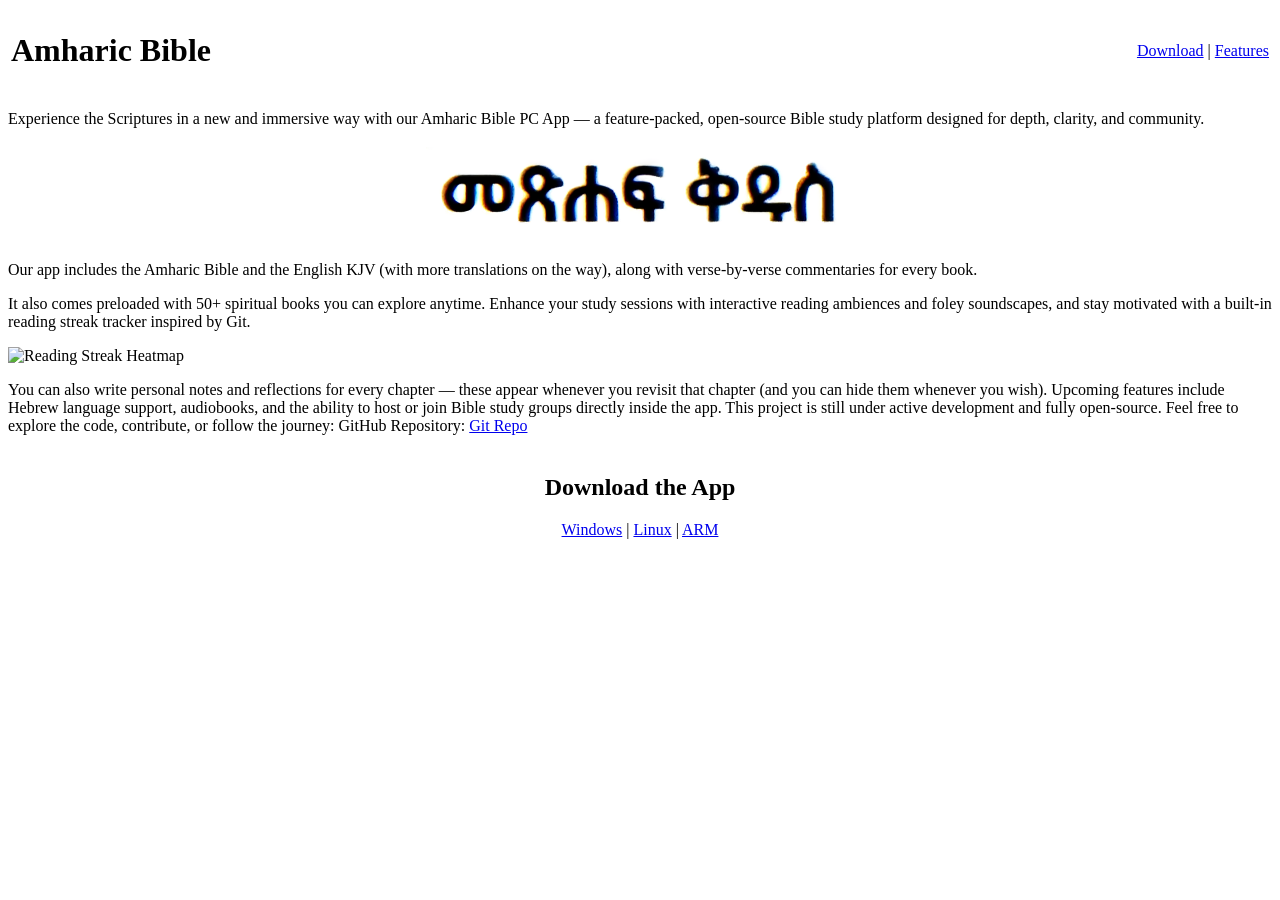
==== index.html @ 36aadee7 "initial commit" ====
<!DOCTYPE html>
<html lang="en">
<head>
    <meta charset="UTF-8">
    <meta name="viewport" content="width=device-width, initial-scale=1.0">
    <title>Document</title>
</head>
<body>
    <header>
        <table width = "100%">
            <tr>
                <td align="left">
                    <h1>Amharic Bible</h1>
                </td>
                <td align="right">
                    <nav>
                        <a href="download.html">Download</a> |
                        <a href="features.html">Features</a> 
                        
                    </nav>
                </td>
            </tr>
        </table> 
    </header>

    <section>
        <div class = "landingSection">
            <p>Experience the Scriptures in a new and immersive way with our Amharic Bible PC App — a feature-packed, open-source Bible study platform designed for depth, clarity, and community.
        </p>
        
        <table width="100%">
            <tr>
                <td align="center">
                <img src="./assets/title.png" alt="App Title Name">
                </td>
            </tr>
        </table>

        
        
            <p>
            Our app includes the Amharic Bible and the English KJV (with more translations on the way), along with verse-by-verse commentaries for every book.
            </p>
            <p> It also comes preloaded with 50+ spiritual books you can explore anytime.

            Enhance your study sessions with interactive reading ambiences and foley soundscapes, and stay motivated with a built-in reading streak tracker inspired by Git.
            </p>
            
            <img src ="assets/heatMap.png" alt="Reading Streak Heatmap">
            <p>
            You can also write personal notes and reflections for every chapter — these appear whenever you revisit that chapter (and you can hide them whenever you wish).

            Upcoming features include Hebrew language support, audiobooks, and the ability to host or join Bible study groups directly inside the app.
           
            </hr>
            
            This project is still under active development and fully open-source.
            Feel free to explore the code, contribute, or follow the journey:

            GitHub Repository:
            <a href= "https://github.com/Bonsa-Dereje/Amharic-Bible-PC">Git Repo</a>
            </p>
        </div>
    </section>

    <section>
        <div class="download section">

            <table width="100%">
                <tr>
                    <td align="center">
                    <h2>Download the App</h2>
                        <a href="download.html">Windows</a> |
                        <a href="download.html">Linux</a> |
                        <a href="download.html">ARM</a>                    
                    </td>
                </tr>
            </table>

          
        </div>
    </section>

</body>
</html>
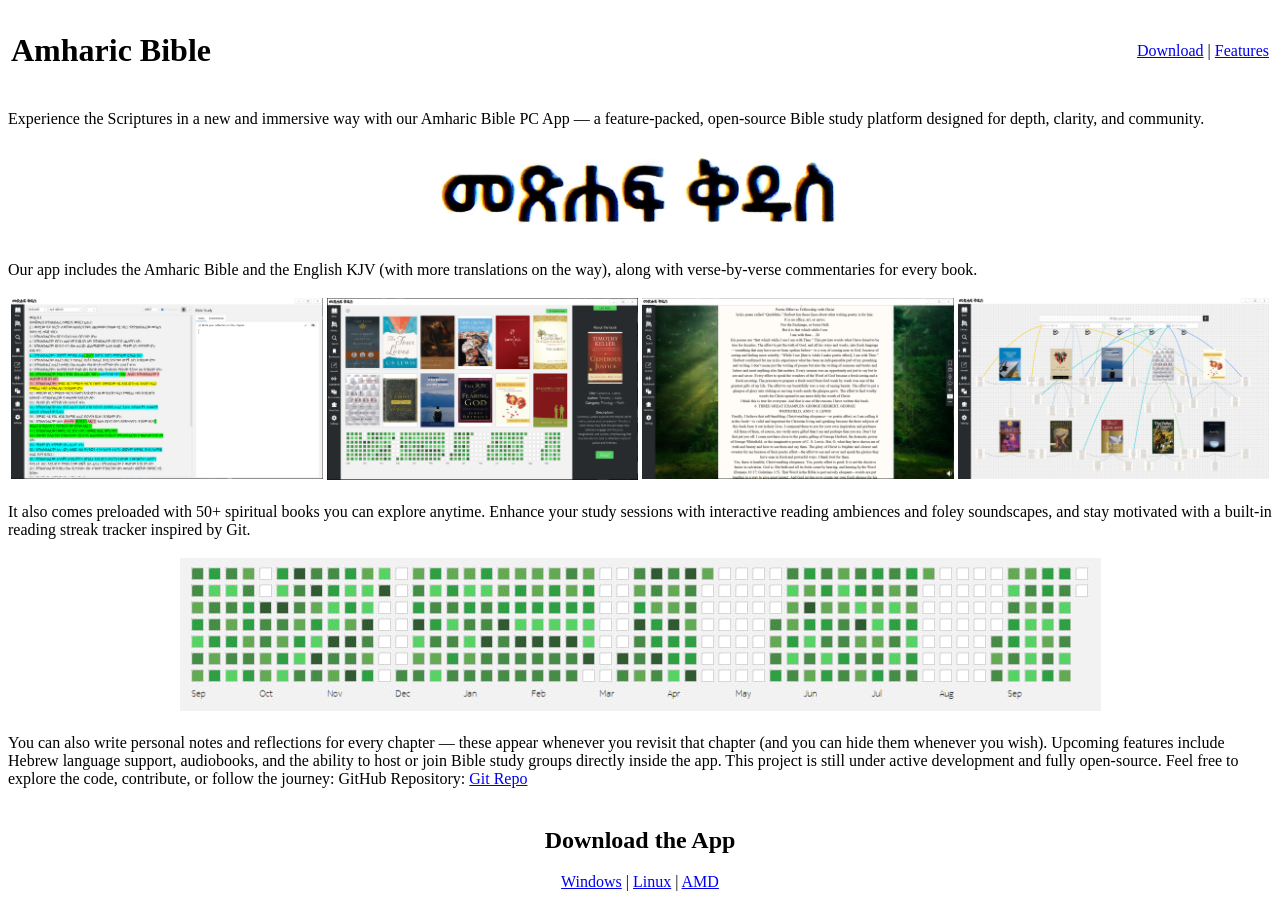
==== commit 7a72cbb6: "home page done" ====
--- a/index.html
+++ b/index.html
@@ -29,11 +29,11 @@
         </p>
         
         <table width="100%">
-            <tr>
-                <td align="center">
-                <img src="./assets/title.png" alt="App Title Name">
-                </td>
-            </tr>
+        <tr>
+            <td align="center">
+            <img src="./assets/title.png" alt="App Title Name">
+            </td>
+        </tr>
         </table>
 
         
@@ -41,12 +41,26 @@
             <p>
             Our app includes the Amharic Bible and the English KJV (with more translations on the way), along with verse-by-verse commentaries for every book.
             </p>
+            <table width="100%">
+    
+            <tr>
+                <td><img src="assets/appLanding.jpg" alt="Screenshot 1" width="100%"></td>
+                <td><img src="assets/libraryTab.jpg" alt="Screenshot 2" width="100%"></td>
+                <td><img src="assets/scs4.jpg" alt="Screenshot 3" width="100%"></td>
+                <td><img src="assets/nodes.jpg" alt="Screenshot 4" width="100%"></td>
+            </tr>
+            </table>            
             <p> It also comes preloaded with 50+ spiritual books you can explore anytime.
 
             Enhance your study sessions with interactive reading ambiences and foley soundscapes, and stay motivated with a built-in reading streak tracker inspired by Git.
-            </p>
-            
-            <img src ="assets/heatMap.png" alt="Reading Streak Heatmap">
+            <table width="100%">
+                <tr>
+                    <td align="center">
+                    <img src="assets/heatMap.png" alt="Reading Streak Heatmap">
+                    </td>
+                </tr>
+            </table>
+
             <p>
             You can also write personal notes and reflections for every chapter — these appear whenever you revisit that chapter (and you can hide them whenever you wish).
 
@@ -72,7 +86,7 @@
                     <h2>Download the App</h2>
                         <a href="download.html">Windows</a> |
                         <a href="download.html">Linux</a> |
-                        <a href="download.html">ARM</a>                    
+                        <a href="download.html">AMD</a>                    
                     </td>
                 </tr>
             </table>
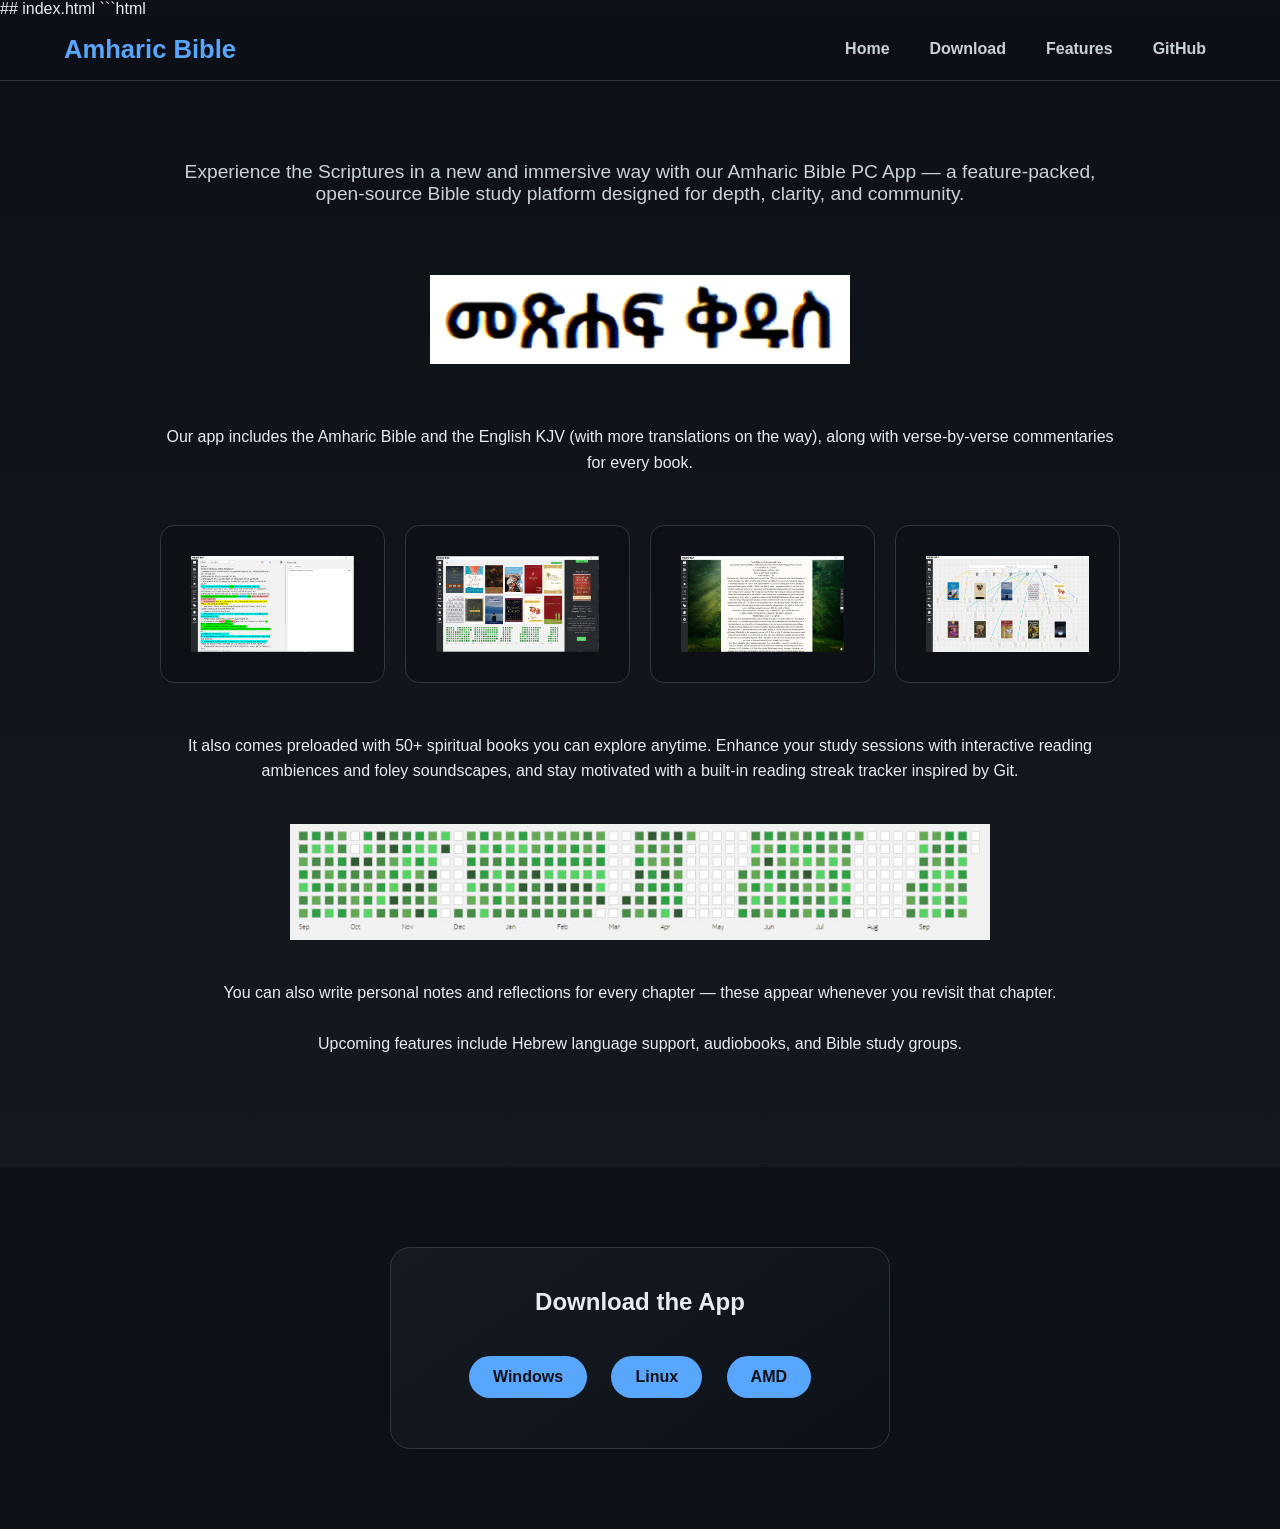
==== commit ee2fb680: "index styling" ====
--- a/index.html
+++ b/index.html
@@ -1,99 +1,77 @@
+## index.html
+
+```html
 <!DOCTYPE html>
 <html lang="en">
 <head>
     <meta charset="UTF-8">
     <meta name="viewport" content="width=device-width, initial-scale=1.0">
-    <title>Document</title>
+    <title>Amharic Bible Download Site</title>
+    <link rel="stylesheet" href="styles.css">
 </head>
 <body>
-    <header>
-        <table width = "100%">
-            <tr>
-                <td align="left">
-                    <h1>Amharic Bible</h1>
-                </td>
-                <td align="right">
-                    <nav>
-                        <a href="download.html">Download</a> |
-                        <a href="features.html">Features</a> 
-                        
-                    </nav>
-                </td>
-            </tr>
-        </table> 
-    </header>
 
-    <section>
-        <div class = "landingSection">
-            <p>Experience the Scriptures in a new and immersive way with our Amharic Bible PC App — a feature-packed, open-source Bible study platform designed for depth, clarity, and community.
+<!-- NAVBAR -->
+<header class="navbar">
+    <div class="nav-container">
+        <h1 class="logo">Amharic Bible</h1>
+        <nav class="nav-links">
+            <a href="index.html">Home</a>
+            <a href="download.html">Download</a>
+            <a href="features.html">Features</a>
+            <a href="https://github.com/Bonsa-Dereje/Amharic-Bible-PC" target="_blank">GitHub</a>
+        </nav>
+    </div>
+</header>
+
+<!-- LANDING -->
+<section class="landing">
+    <div class="landingSection">
+
+        <p class="intro-text">
+            Experience the Scriptures in a new and immersive way with our Amharic Bible PC App — a feature-packed, open-source Bible study platform designed for depth, clarity, and community.
         </p>
-        
-        <table width="100%">
-        <tr>
-            <td align="center">
-            <img src="./assets/title.png" alt="App Title Name">
-            </td>
-        </tr>
-        </table>
 
-        
-        
-            <p>
+        <img src="./assets/title.png" alt="App Title Name" class="title-image">
+
+        <p class="description">
             Our app includes the Amharic Bible and the English KJV (with more translations on the way), along with verse-by-verse commentaries for every book.
-            </p>
-            <table width="100%">
-    
-            <tr>
-                <td><img src="assets/appLanding.jpg" alt="Screenshot 1" width="100%"></td>
-                <td><img src="assets/libraryTab.jpg" alt="Screenshot 2" width="100%"></td>
-                <td><img src="assets/scs4.jpg" alt="Screenshot 3" width="100%"></td>
-                <td><img src="assets/nodes.jpg" alt="Screenshot 4" width="100%"></td>
-            </tr>
-            </table>            
-            <p> It also comes preloaded with 50+ spiritual books you can explore anytime.
+        </p>
 
-            Enhance your study sessions with interactive reading ambiences and foley soundscapes, and stay motivated with a built-in reading streak tracker inspired by Git.
-            <table width="100%">
-                <tr>
-                    <td align="center">
-                    <img src="assets/heatMap.png" alt="Reading Streak Heatmap">
-                    </td>
-                </tr>
-            </table>
+        <!-- SCREENSHOT TILES -->
+        <div class="tile-grid">
+            <div class="tile"><img src="assets/appLanding.jpg" alt="Screenshot 1"></div>
+            <div class="tile"><img src="assets/libraryTab.jpg" alt="Screenshot 2"></div>
+            <div class="tile"><img src="assets/scs4.jpg" alt="Screenshot 3"></div>
+            <div class="tile"><img src="assets/nodes.jpg" alt="Screenshot 4"></div>
+        </div>
 
-            <p>
-            You can also write personal notes and reflections for every chapter — these appear whenever you revisit that chapter (and you can hide them whenever you wish).
+        <p class="description">
+            It also comes preloaded with 50+ spiritual books you can explore anytime. Enhance your study sessions with interactive reading ambiences and foley soundscapes, and stay motivated with a built-in reading streak tracker inspired by Git.
+        </p>
 
-            Upcoming features include Hebrew language support, audiobooks, and the ability to host or join Bible study groups directly inside the app.
-           
-            </hr>
-            
-            This project is still under active development and fully open-source.
-            Feel free to explore the code, contribute, or follow the journey:
+        <img src="assets/heatMap.png" alt="Reading Streak Heatmap" class="heatmap">
 
-            GitHub Repository:
-            <a href= "https://github.com/Bonsa-Dereje/Amharic-Bible-PC">Git Repo</a>
-            </p>
+        <p class="description">
+            You can also write personal notes and reflections for every chapter — these appear whenever you revisit that chapter.
+            <br><br>
+            Upcoming features include Hebrew language support, audiobooks, and Bible study groups.
+        </p>
+
+    </div>
+</section>
+
+<!-- DOWNLOAD -->
+<section class="download-section">
+    <div class="download-card">
+        <h2>Download the App</h2>
+        <div class="download-links">
+            <a href="download.html">Windows</a>
+            <a href="download.html">Linux</a>
+            <a href="download.html">AMD</a>
         </div>
-    </section>
-
-    <section>
-        <div class="download section">
-
-            <table width="100%">
-                <tr>
-                    <td align="center">
-                    <h2>Download the App</h2>
-                        <a href="download.html">Windows</a> |
-                        <a href="download.html">Linux</a> |
-                        <a href="download.html">AMD</a>                    
-                    </td>
-                </tr>
-            </table>
-
-          
-        </div>
-    </section>
+    </div>
+</section>
 
 </body>
-</html>+</html>
--- a/styles.css
+++ b/styles.css
@@ -0,0 +1,233 @@
+* {
+    margin: 0;
+    padding: 0;
+    box-sizing: border-box;
+    font-family: "Segoe UI", Arial, Helvetica, sans-serif;
+}
+
+body {
+    background: linear-gradient(180deg, #0d1117, #161b22);
+    color: #e6edf3;
+}
+
+
+.navbar {
+    position: sticky;
+    top: 0;
+    z-index: 1000;
+    background: rgba(13, 17, 23, 0.9);
+    backdrop-filter: blur(10px);
+    border-bottom: 1px solid #30363d;
+}
+
+.nav-container {
+    max-width: 1200px;
+    margin: auto;
+    padding: 16px 24px;
+    display: flex;
+    justify-content: space-between;
+    align-items: center;
+}
+
+.logo {
+    font-size: 1.6rem;
+    color: #58a6ff;
+}
+
+.nav-links,
+.nav-right {
+    display: flex;
+    gap: 20px;
+}
+
+.nav-links a,
+.nav-link {
+    text-decoration: none;
+    color: #c9d1d9;
+    font-weight: 600;
+    position: relative;
+    padding: 6px 10px;
+    border-radius: 6px;
+    transition: background 0.3s;
+}
+
+/* underline hover (modern) */
+.nav-links a::after {
+    content: "";
+    position: absolute;
+    width: 0;
+    height: 2px;
+    left: 0;
+    bottom: -6px;
+    background: #58a6ff;
+    transition: width 0.3s ease;
+}
+
+.nav-links a:hover::after {
+    width: 100%;
+}
+
+/* fallback hover (button style) */
+.nav-link:hover {
+    background: rgba(255, 255, 255, 0.1);
+}
+
+.container,
+.landingSection {
+    max-width: 1000px;
+    margin: auto;
+    padding: 0 20px;
+    text-align: center;
+}
+
+.landing {
+    padding: 80px 20px;
+}
+
+.intro-text {
+    font-size: 1.2rem;
+    margin-bottom: 40px;
+    color: #c9d1d9;
+}
+
+.description {
+    margin: 30px 0;
+    line-height: 1.6;
+}
+
+.title-image {
+    max-width: 420px;
+    width: 100%;
+    margin: 30px auto;
+}
+
+.heatmap {
+    max-width: 700px;
+    width: 100%;
+    margin: 40px auto;
+    display: block;
+}
+
+.download-image {
+    width: 140px;
+    margin-top: 20px;
+}
+
+.tile {
+    border-radius: 14px;
+    overflow: hidden;
+    background: #0d1117;
+    border: 1px solid #30363d;
+    padding: 30px;
+    transition: transform 0.3s ease, box-shadow 0.3s ease;
+}
+
+.tile img {
+    width: 100%;
+    height: 100%;
+    display: block;
+}
+
+.tile:hover {
+    transform: translateY(-8px) scale(1.02);
+    box-shadow: 0 20px 40px rgba(88, 166, 255, 0.25);
+}
+
+/* TILE GRIDS */
+.tile-grid,
+.tiles-row {
+    display: grid;
+    grid-template-columns: repeat(auto-fit, minmax(220px, 1fr));
+    gap: 20px;
+    margin: 50px 0;
+}
+
+/* FEATURE TILE */
+.feature-tile h3 {
+    margin-bottom: 10px;
+}
+
+.download-section {
+    padding: 80px 20px;
+    background: #0d1117;
+}
+
+.download-card,
+.download-tile {
+    max-width: 500px;
+    margin: auto;
+    padding: 40px;
+    background: linear-gradient(145deg, #161b22, #0d1117);
+    border-radius: 20px;
+    border: 1px solid #30363d;
+    text-align: center;
+}
+
+.download-card h2,
+.download-tile h2 {
+    margin-bottom: 30px;
+}
+
+/* DOWNLOAD LINKS */
+.download-links a {
+    display: inline-block;
+    margin: 10px;
+    padding: 12px 24px;
+    border-radius: 30px;
+    text-decoration: none;
+    color: #0d1117;
+    background: #58a6ff;
+    font-weight: 600;
+    transition: transform 0.2s ease, box-shadow 0.2s ease;
+}
+
+.download-links a:hover {
+    transform: translateY(-3px);
+    box-shadow: 0 10px 25px rgba(88, 166, 255, 0.4);
+}
+
+.download-form {
+    display: flex;
+    flex-direction: column;
+    gap: 12px;
+    max-width: 400px;
+    margin: 0 auto 20px;
+}
+
+.download-form label {
+    font-weight: bold;
+    text-align: left;
+}
+
+.download-form input[type="email"] {
+    padding: 10px;
+    border-radius: 6px;
+    border: 1px solid #30363d;
+    background: #0d1117;
+    color: #e6edf3;
+}
+
+
+.radio-group {
+    display: flex;
+    justify-content: space-between;
+}
+
+
+.btn-primary {
+    margin-top: 10px;
+    padding: 12px;
+    border: none;
+    border-radius: 8px;
+    background: #58a6ff;
+    color: #0d1117;
+    font-size: 16px;
+    font-weight: 600;
+    cursor: pointer;
+    transition: background 0.3s, transform 0.2s;
+}
+
+.btn-primary:hover {
+    background: #3b8cff;
+    transform: translateY(-2px);
+}
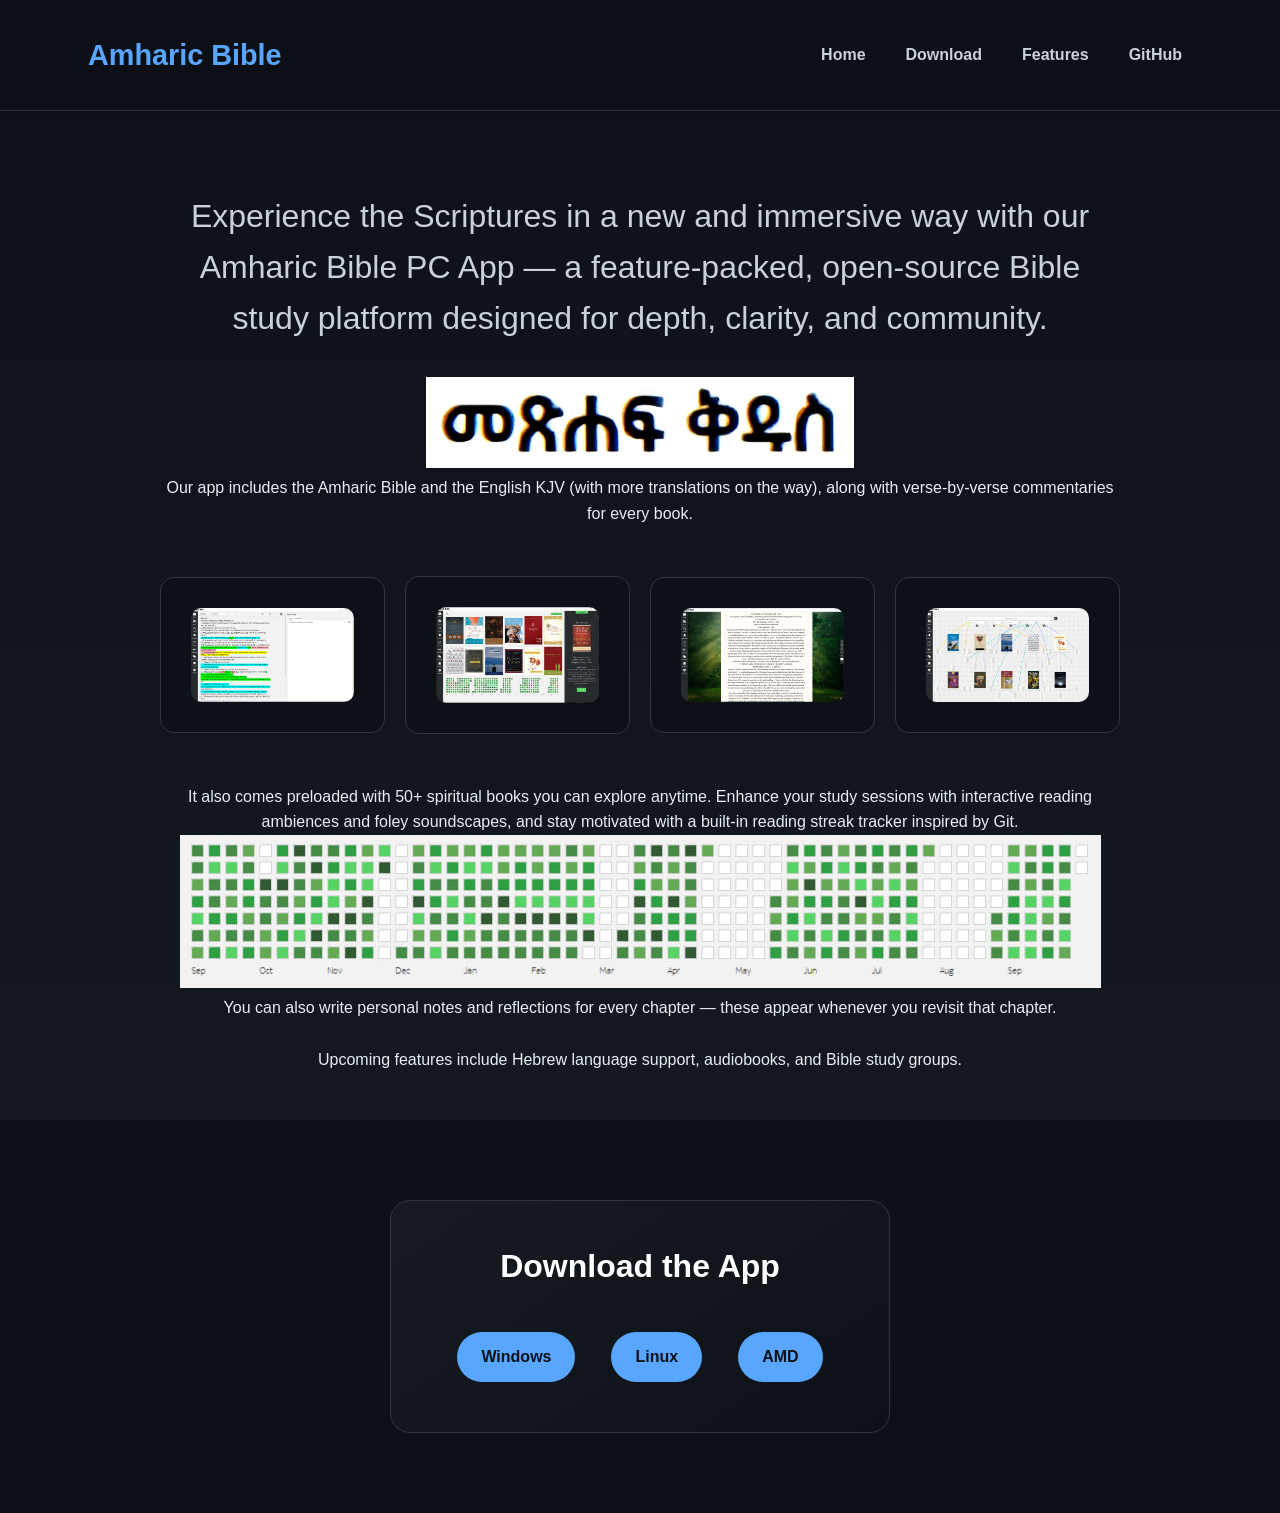
==== commit e10e340a: "basic js added" ====
--- a/index.html
+++ b/index.html
@@ -1,77 +1,110 @@
-## index.html
-
-```html
 <!DOCTYPE html>
 <html lang="en">
+
 <head>
     <meta charset="UTF-8">
     <meta name="viewport" content="width=device-width, initial-scale=1.0">
     <title>Amharic Bible Download Site</title>
     <link rel="stylesheet" href="styles.css">
 </head>
+
 <body>
 
-<!-- NAVBAR -->
-<header class="navbar">
-    <div class="nav-container">
-        <h1 class="logo">Amharic Bible</h1>
-        <nav class="nav-links">
-            <a href="index.html">Home</a>
-            <a href="download.html">Download</a>
-            <a href="features.html">Features</a>
-            <a href="https://github.com/Bonsa-Dereje/Amharic-Bible-PC" target="_blank">GitHub</a>
-        </nav>
-    </div>
-</header>
+    <!-- NAVBAR -->
+    <header class="navbar">
+        <div class="nav-container">
+            <h1 class="logo">Amharic Bible</h1>
+            <nav class="nav-links">
+                <a href="index.html">Home</a>
+                <a href="download.html">Download</a>
+                <a href="features.html">Features</a>
+                <a href="https://github.com/Bonsa-Dereje/Amharic-Bible-PC" target="_blank">GitHub</a>
+            </nav>
+        </div>
+    </header>
 
-<!-- LANDING -->
-<section class="landing">
-    <div class="landingSection">
+    <!-- LANDING -->
+    <section class="landing">
+        <div class="landingSection">
 
-        <p class="intro-text">
-            Experience the Scriptures in a new and immersive way with our Amharic Bible PC App — a feature-packed, open-source Bible study platform designed for depth, clarity, and community.
-        </p>
+            <p class="intro-text">
+                Experience the Scriptures in a new and immersive way with our Amharic Bible PC App — a feature-packed,
+                open-source Bible study platform designed for depth, clarity, and community.
+            </p>
 
-        <img src="./assets/title.png" alt="App Title Name" class="title-image">
+            <img src="./assets/title.png" alt="App Title Name" class="title-image">
 
-        <p class="description">
-            Our app includes the Amharic Bible and the English KJV (with more translations on the way), along with verse-by-verse commentaries for every book.
-        </p>
+            <p class="description">
+                Our app includes the Amharic Bible and the English KJV (with more translations on the way), along with
+                verse-by-verse commentaries for every book.
+            </p>
 
-        <!-- SCREENSHOT TILES -->
-        <div class="tile-grid">
-            <div class="tile"><img src="assets/appLanding.jpg" alt="Screenshot 1"></div>
-            <div class="tile"><img src="assets/libraryTab.jpg" alt="Screenshot 2"></div>
-            <div class="tile"><img src="assets/scs4.jpg" alt="Screenshot 3"></div>
-            <div class="tile"><img src="assets/nodes.jpg" alt="Screenshot 4"></div>
+            <!-- SCREENSHOT TILES -->
+            <div class="tile-grid">
+                <div class="tile"><img src="assets/appLanding.jpg" alt="Screenshot 1"></div>
+                <div class="tile"><img src="assets/libraryTab.jpg" alt="Screenshot 2"></div>
+                <div class="tile"><img src="assets/scs4.jpg" alt="Screenshot 3"></div>
+                <div class="tile"><img src="assets/nodes.jpg" alt="Screenshot 4"></div>
+            </div>
+
+            <p class="description">
+                It also comes preloaded with 50+ spiritual books you can explore anytime. Enhance your study sessions
+                with interactive reading ambiences and foley soundscapes, and stay motivated with a built-in reading
+                streak tracker inspired by Git.
+            </p>
+
+            <img src="assets/heatMap.png" alt="Reading Streak Heatmap" class="heatmap">
+
+            <p class="description">
+                You can also write personal notes and reflections for every chapter — these appear whenever you revisit
+                that chapter.
+                <br><br>
+                Upcoming features include Hebrew language support, audiobooks, and Bible study groups.
+            </p>
+
         </div>
+    </section>
 
-        <p class="description">
-            It also comes preloaded with 50+ spiritual books you can explore anytime. Enhance your study sessions with interactive reading ambiences and foley soundscapes, and stay motivated with a built-in reading streak tracker inspired by Git.
-        </p>
+    <!-- DOWNLOAD -->
+    <section class="download-section">
+        <div class="download-card">
+            <h2>Download the App</h2>
+            <div class="download-links">
+                <a href="download.html">Windows</a>
+                <a href="download.html">Linux</a>
+                <a href="download.html">AMD</a>
+            </div>
+        </div>
+    </section>
 
-        <img src="assets/heatMap.png" alt="Reading Streak Heatmap" class="heatmap">
-
-        <p class="description">
-            You can also write personal notes and reflections for every chapter — these appear whenever you revisit that chapter.
-            <br><br>
-            Upcoming features include Hebrew language support, audiobooks, and Bible study groups.
-        </p>
-
-    </div>
-</section>
-
-<!-- DOWNLOAD -->
-<section class="download-section">
-    <div class="download-card">
-        <h2>Download the App</h2>
-        <div class="download-links">
-            <a href="download.html">Windows</a>
-            <a href="download.html">Linux</a>
-            <a href="download.html">AMD</a>
+    <!-- NEWSLETTER POPUP -->
+    <div class="popup-overlay" id="newsletterPopup">
+        <div class="popup-content">
+            <span class="close-btn" id="closePopup">&times;</span>
+            <h3>Stay Updated!</h3>
+            <p>Sign up for our newsletter to get the latest updates on Amharic Bible translations and features.</p>
+            <form class="download-form" style="margin: 0; display: block;">
+                <input type="email" placeholder="Enter your email" required
+                    style="width: 100%; margin-bottom: 10px; padding: 10px; border-radius: 6px; border: 1px solid #30363d; background: #0d1117; color: #fff;">
+                <button type="submit" class="btn-primary" style="width: 100%;">Sign Up</button>
+            </form>
         </div>
     </div>
-</section>
+</body>
 
-</body>
 </html>
+<script>
+    const links = document.querySelectorAll('.download-links a');
+    links.forEach(link => {
+        link.addEventListener('click', () => {
+            alert('Redirecting to download page...');
+        });
+    });
+    setTimeout(() => {
+        document.getElementById('newsletterPopup').style.display = 'flex';
+    }, 5000);
+
+    document.getElementById('closePopup').addEventListener('click', () => {
+        document.getElementById('newsletterPopup').style.display = 'none';
+    });
+</script>
--- a/styles.css
+++ b/styles.css
@@ -2,14 +2,14 @@
     margin: 0;
     padding: 0;
     box-sizing: border-box;
-    font-family: "Segoe UI", Arial, Helvetica, sans-serif;
+    font-family: 'Segoe UI', Tahoma, Geneva, Verdana, sans-serif;
 }
 
 body {
     background: linear-gradient(180deg, #0d1117, #161b22);
     color: #e6edf3;
-}
-
+    line-height: 1.6;
+}
 
 .navbar {
     position: sticky;
@@ -18,11 +18,14 @@
     background: rgba(13, 17, 23, 0.9);
     backdrop-filter: blur(10px);
     border-bottom: 1px solid #30363d;
+    padding: 1rem 0;
+    box-shadow: 0 4px 6px rgba(0,0,0,0.1);
 }
 
 .nav-container {
+    width: 90%;
     max-width: 1200px;
-    margin: auto;
+    margin: 0 auto;
     padding: 16px 24px;
     display: flex;
     justify-content: space-between;
@@ -30,7 +33,8 @@
 }
 
 .logo {
-    font-size: 1.6rem;
+    font-size: 1.8rem;
+    font-weight: bold;
     color: #58a6ff;
 }
 
@@ -48,10 +52,9 @@
     position: relative;
     padding: 6px 10px;
     border-radius: 6px;
-    transition: background 0.3s;
-}
-
-/* underline hover (modern) */
+    transition: background 0.3s, color 0.3s;
+}
+
 .nav-links a::after {
     content: "";
     position: absolute;
@@ -67,7 +70,6 @@
     width: 100%;
 }
 
-/* fallback hover (button style) */
 .nav-link:hover {
     background: rgba(255, 255, 255, 0.1);
 }
@@ -81,75 +83,66 @@
 }
 
 .landing {
-    padding: 80px 20px;
+    padding: 80px 20px 3rem;
 }
 
 .intro-text {
-    font-size: 1.2rem;
-    margin-bottom: 40px;
+    font-size: 2rem;
+    margin-bottom: 2rem;
     color: #c9d1d9;
 }
 
-.description {
-    margin: 30px 0;
-    line-height: 1.6;
-}
-
-.title-image {
-    max-width: 420px;
-    width: 100%;
-    margin: 30px auto;
-}
-
-.heatmap {
-    max-width: 700px;
-    width: 100%;
-    margin: 40px auto;
-    display: block;
-}
-
-.download-image {
-    width: 140px;
-    margin-top: 20px;
-}
-
-.tile {
-    border-radius: 14px;
-    overflow: hidden;
-    background: #0d1117;
-    border: 1px solid #30363d;
-    padding: 30px;
-    transition: transform 0.3s ease, box-shadow 0.3s ease;
-}
-
-.tile img {
-    width: 100%;
-    height: 100%;
-    display: block;
-}
-
-.tile:hover {
-    transform: translateY(-8px) scale(1.02);
-    box-shadow: 0 20px 40px rgba(88, 166, 255, 0.25);
-}
-
-/* TILE GRIDS */
 .tile-grid,
 .tiles-row {
     display: grid;
     grid-template-columns: repeat(auto-fit, minmax(220px, 1fr));
     gap: 20px;
     margin: 50px 0;
-}
-
-/* FEATURE TILE */
+    align-items: center;
+    justify-content: center;
+}
+
+.tile {
+    border-radius: 14px;
+    overflow: hidden;
+    background: #0d1117;
+    border: 1px solid #30363d;
+    padding: 30px;
+    transition: transform 0.3s ease, box-shadow 0.3s ease;
+}
+
+.tile img {
+    width: 100%;
+    height: 100%;
+    display: block;
+    border-radius: 10px;
+    object-fit: cover;
+}
+
+.tile:hover {
+    transform: translateY(-8px) scale(1.02);
+    box-shadow: 0 20px 40px rgba(88, 166, 255, 0.25);
+}
+
 .feature-tile h3 {
     margin-bottom: 10px;
+}
+
+.feature-tile ul {
+    list-style-type: disc;
+    padding-left: 1.2rem;
+}
+
+.feature-tile li {
+    margin-bottom: 0.7rem;
+    font-size: 1rem;
 }
 
 .download-section {
     padding: 80px 20px;
     background: #0d1117;
+    color: white;
+    text-align: center;
 }
 
 .download-card,
@@ -166,9 +159,16 @@
 .download-card h2,
 .download-tile h2 {
     margin-bottom: 30px;
-}
-
-/* DOWNLOAD LINKS */
+    font-size: 2rem;
+}
+
+.download-links {
+    display: flex;
+    gap: 1rem;
+    justify-content: center;
+    flex-wrap: wrap;
+}
+
 .download-links a {
     display: inline-block;
     margin: 10px;
@@ -207,12 +207,10 @@
     color: #e6edf3;
 }
 
-
 .radio-group {
     display: flex;
     justify-content: space-between;
 }
-
 
 .btn-primary {
     margin-top: 10px;
@@ -231,3 +229,59 @@
     background: #3b8cff;
     transform: translateY(-2px);
 }
+
+@media (max-width: 768px) {
+    .tile-grid {
+        grid-template-columns: 1fr;
+    }
+}
+
+/* Newsletter Popup */
+.popup-overlay {
+    display: none;
+    position: fixed;
+    top: 0;
+    left: 0;
+    width: 100%;
+    height: 100%;
+    background: rgba(0, 0, 0, 0.7);
+    z-index: 2000;
+    justify-content: center;
+    align-items: center;
+}
+
+.popup-content {
+    background: linear-gradient(145deg, #161b22, #0d1117);
+    padding: 30px;
+    border-radius: 15px;
+    border: 1px solid #30363d;
+    text-align: center;
+    width: 90%;
+    max-width: 400px;
+    box-shadow: 0 20px 50px rgba(0,0,0,0.5);
+    position: relative;
+    color: #e6edf3;
+}
+
+.popup-content h3 {
+    margin-bottom: 15px;
+    color: #58a6ff;
+}
+
+.popup-content p {
+    margin-bottom: 20px;
+    font-size: 0.95rem;
+}
+
+.close-btn {
+    position: absolute;
+    top: 10px;
+    right: 15px;
+    font-size: 24px;
+    cursor: pointer;
+    color: #8b949e;
+}
+
+.close-btn:hover {
+    color: #e6edf3;
+}
